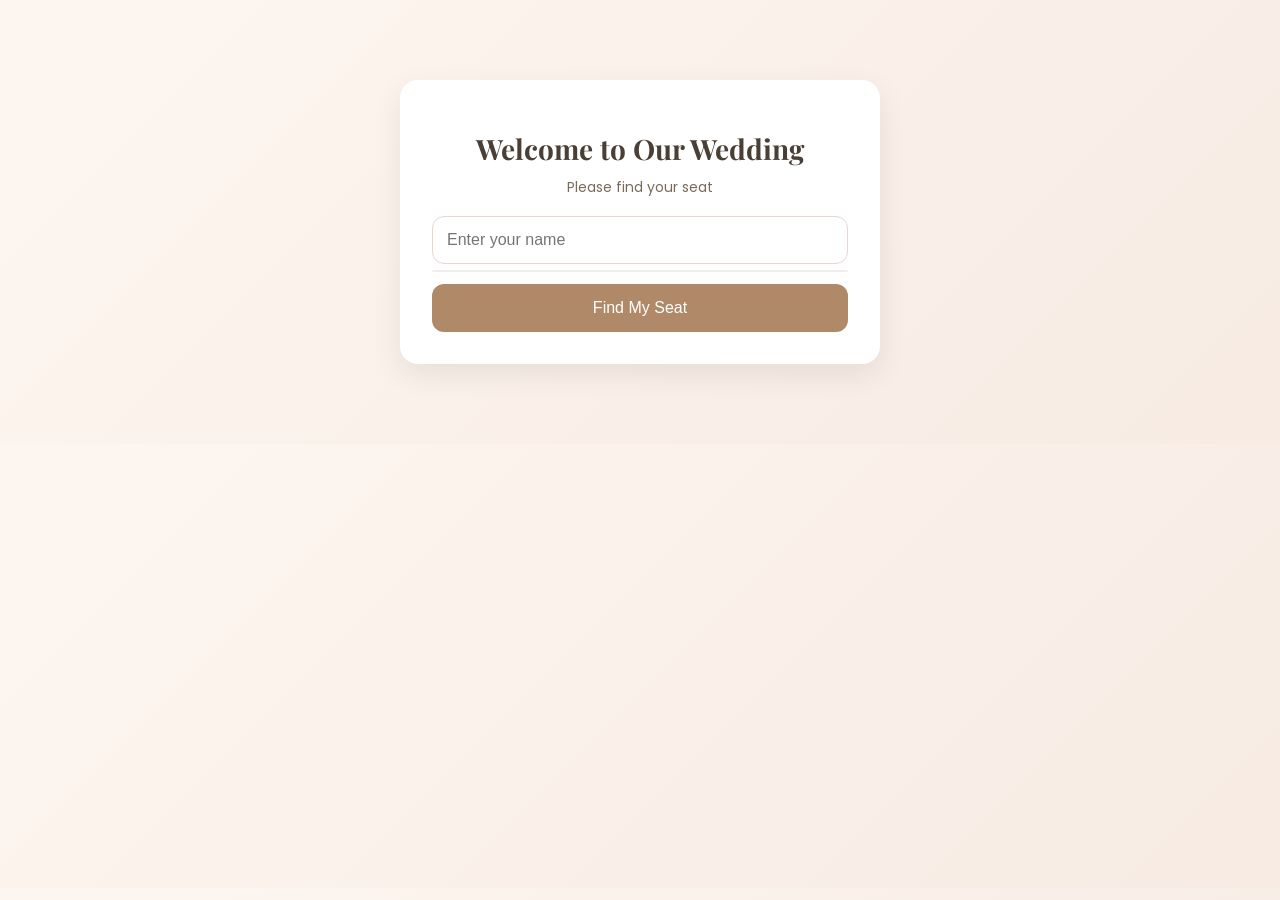
==== templates/index.html @ d2876c0e "Initial commit" ====
<!DOCTYPE html>
<html>
<head>
    <title>Welcome</title>
    <link rel="stylesheet" href="/static/style.css">
    <link href="https://fonts.googleapis.com/css2?family=Playfair+Display&family=Poppins&display=swap" rel="stylesheet">
</head>
<body>
    <div class="container">
        <h1>Welcome to Our Wedding</h1>
        <p>Please find your seat</p>

        <form method="POST" autocomplete="off">
            <input 
                type="text" 
                id="nameInput"
                name="name" 
                placeholder="Enter your name"
                required
                inputmode="text"
            >

            <div id="suggestions" class="suggestions-box"></div>

            <button type="submit">Find My Seat</button>
        </form>
    </div>

    <script>
        const input = document.getElementById("nameInput");
        const suggestionsBox = document.getElementById("suggestions");

        input.addEventListener("input", async () => {
            const query = input.value;

            if (query.length < 1) {
                suggestionsBox.innerHTML = "";
                return;
            }

            const res = await fetch(`/search?q=${query}`);
            const data = await res.json();

            suggestionsBox.innerHTML = "";

            data.results.forEach(guest => {
                const div = document.createElement("div");
                div.classList.add("suggestion-item");
                div.textContent = guest.name;

                div.onclick = () => {
                    window.location.href = `/guest/${guest.id}`;
                };

                suggestionsBox.appendChild(div);
            });
        });

        document.addEventListener("click", (e) => {
            if (!e.target.closest("form")) {
                suggestionsBox.innerHTML = "";
            }
        });
    </script>
</body>
</html>
---- static/style.css ----
* {
    box-sizing: border-box;
}

body {
    margin: 0;
    font-family: 'Poppins', sans-serif;
    background: linear-gradient(135deg, #fdf6f0, #f7ebe3);
    color: #4a3f35;
    -webkit-font-smoothing: antialiased;
    padding: env(safe-area-inset-top) 16px env(safe-area-inset-bottom);
}

/* MOBILE-FIRST CONTAINER */
.container {
    width: 100%;
    max-width: 420px;
    margin: 40px auto;
    padding: 24px;
    background: white;
    border-radius: 18px;
    box-shadow: 0 10px 30px rgba(0,0,0,0.08);
    text-align: center;
}

/* TYPOGRAPHY */
h1 {
    font-family: 'Playfair Display', serif;
    font-size: 24px;
    margin-bottom: 10px;
    line-height: 1.3;
}

h2 {
    font-size: 28px;
    color: #b08968;
    margin: 10px 0;
}

p {
    font-size: 14px;
    color: #7a6a5a;
    margin: 8px 0;
}

/* INPUT (mobile optimized) */
input {
    width: 100%;
    padding: 14px;
    border-radius: 12px;
    border: 1px solid #e6d8cf;
    font-size: 16px; /* prevents iOS zoom */
    margin-top: 10px;
}

input:focus {
    outline: none;
    border-color: #b08968;
}

/* BUTTON (thumb-friendly) */
button {
    width: 100%;
    padding: 14px;
    border: none;
    border-radius: 12px;
    background: #b08968;
    color: white;
    font-size: 16px;
    margin-top: 12px;
    cursor: pointer;
    min-height: 48px; /* accessibility */
}

button:active {
    transform: scale(0.98);
}

/* LINKS */
a {
    display: inline-block;
    margin-top: 18px;
    text-decoration: none;
    color: #b08968;
    font-size: 14px;
}

/* AUTOCOMPLETE */
.suggestions-box {
    position: relative;
    width: 100%;
    background: white;
    border-radius: 12px;
    border: 1px solid #eee;
    margin-top: 6px;
    overflow: hidden;
    box-shadow: 0 6px 18px rgba(0,0,0,0.06);
    z-index: 10;
}

.suggestion-item {
    padding: 14px;
    font-size: 15px;
    cursor: pointer;
    text-align: left;
}

.suggestion-item:active,
.suggestion-item:hover {
    background: #f5eee8;
}

.container {
    animation: fadeIn 0.6s ease-in-out;
}

h2 {
    letter-spacing: 1px;
}

@keyframes fadeIn {
    from { opacity: 0; transform: translateY(10px); }
    to { opacity: 1; transform: translateY(0); }
}

/* TABLET & SMALL DESKTOP */
@media (min-width: 768px) {
    .container {
        margin: 80px auto;
        padding: 32px;
    }

    h1 {
        font-size: 28px;
    }

    h2 {
        font-size: 34px;
    }
}

/* LARGE SCREENS */
@media (min-width: 1024px) {
    .container {
        max-width: 480px;
    }
}
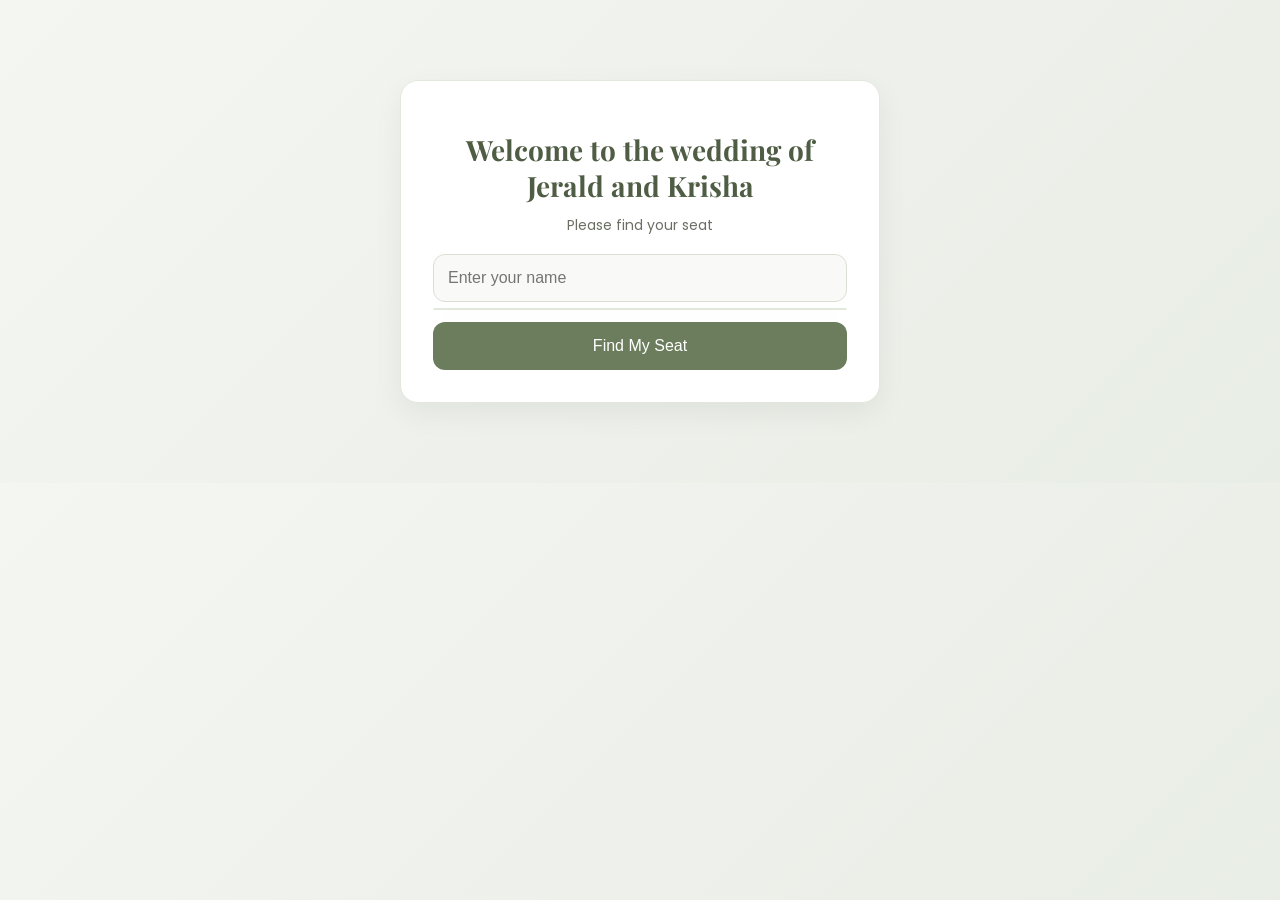
==== commit 08f1228c: "Added names of couple" ====
--- a/templates/index.html
+++ b/templates/index.html
@@ -7,7 +7,7 @@
 </head>
 <body>
     <div class="container">
-        <h1>Welcome to Our Wedding</h1>
+        <h1>Welcome to the wedding of Jerald and Krisha</h1>
         <p>Please find your seat</p>
 
         <form method="POST" autocomplete="off">
--- a/static/style.css
+++ b/static/style.css
@@ -5,21 +5,21 @@
 body {
     margin: 0;
     font-family: 'Poppins', sans-serif;
-    background: linear-gradient(135deg, #fdf6f0, #f7ebe3);
-    color: #4a3f35;
+    background: linear-gradient(135deg, #f4f6f2, #e8ede5);
+    color: #3e433a;
     -webkit-font-smoothing: antialiased;
     padding: env(safe-area-inset-top) 16px env(safe-area-inset-bottom);
 }
 
-/* MOBILE-FIRST CONTAINER */
+/* CONTAINER */
 .container {
     width: 100%;
     max-width: 420px;
     margin: 40px auto;
     padding: 24px;
-    background: white;
+    background: #ffffff;
     border-radius: 18px;
-    box-shadow: 0 10px 30px rgba(0,0,0,0.08);
+    box-shadow: 0 10px 30px rgba(0,0,0,0.06);
     text-align: center;
 }
 
@@ -29,47 +29,54 @@
     font-size: 24px;
     margin-bottom: 10px;
     line-height: 1.3;
+    color: #4f5d44;
 }
 
 h2 {
-    font-size: 28px;
-    color: #b08968;
+    font-size: 30px;
+    color: #6b7d5c;
     margin: 10px 0;
 }
 
 p {
     font-size: 14px;
-    color: #7a6a5a;
+    color: #6b6f63;
     margin: 8px 0;
 }
 
-/* INPUT (mobile optimized) */
+/* INPUT */
 input {
     width: 100%;
     padding: 14px;
     border-radius: 12px;
-    border: 1px solid #e6d8cf;
-    font-size: 16px; /* prevents iOS zoom */
+    border: 1px solid #d9e0d3;
+    font-size: 16px;
     margin-top: 10px;
+    background: #f9faf7;
 }
 
 input:focus {
     outline: none;
-    border-color: #b08968;
+    border-color: #6b7d5c;
 }
 
-/* BUTTON (thumb-friendly) */
+/* BUTTON */
 button {
     width: 100%;
     padding: 14px;
     border: none;
     border-radius: 12px;
-    background: #b08968;
+    background: #6b7d5c;
     color: white;
     font-size: 16px;
     margin-top: 12px;
     cursor: pointer;
-    min-height: 48px; /* accessibility */
+    min-height: 48px;
+    transition: 0.2s ease;
+}
+
+button:hover {
+    background: #5a6a4d;
 }
 
 button:active {
@@ -81,20 +88,19 @@
     display: inline-block;
     margin-top: 18px;
     text-decoration: none;
-    color: #b08968;
+    color: #6b7d5c;
     font-size: 14px;
 }
 
 /* AUTOCOMPLETE */
 .suggestions-box {
-    position: relative;
     width: 100%;
     background: white;
     border-radius: 12px;
-    border: 1px solid #eee;
+    border: 1px solid #e3e8de;
     margin-top: 6px;
     overflow: hidden;
-    box-shadow: 0 6px 18px rgba(0,0,0,0.06);
+    box-shadow: 0 6px 18px rgba(0,0,0,0.05);
     z-index: 10;
 }
 
@@ -105,25 +111,28 @@
     text-align: left;
 }
 
-.suggestion-item:active,
-.suggestion-item:hover {
-    background: #f5eee8;
+.suggestion-item:hover,
+.suggestion-item:active {
+    background: #f0f4ec;
 }
 
-.container {
-    animation: fadeIn 0.6s ease-in-out;
-}
-
+/* RESULT EMPHASIS */
 h2 {
     letter-spacing: 1px;
 }
 
+/* FADE-IN ANIMATION */
+.container {
+    animation: fadeIn 0.5s ease-in-out;
+    border: 1px solid #e3e8de;
+}
+
 @keyframes fadeIn {
-    from { opacity: 0; transform: translateY(10px); }
+    from { opacity: 0; transform: translateY(8px); }
     to { opacity: 1; transform: translateY(0); }
 }
 
-/* TABLET & SMALL DESKTOP */
+/* TABLET */
 @media (min-width: 768px) {
     .container {
         margin: 80px auto;
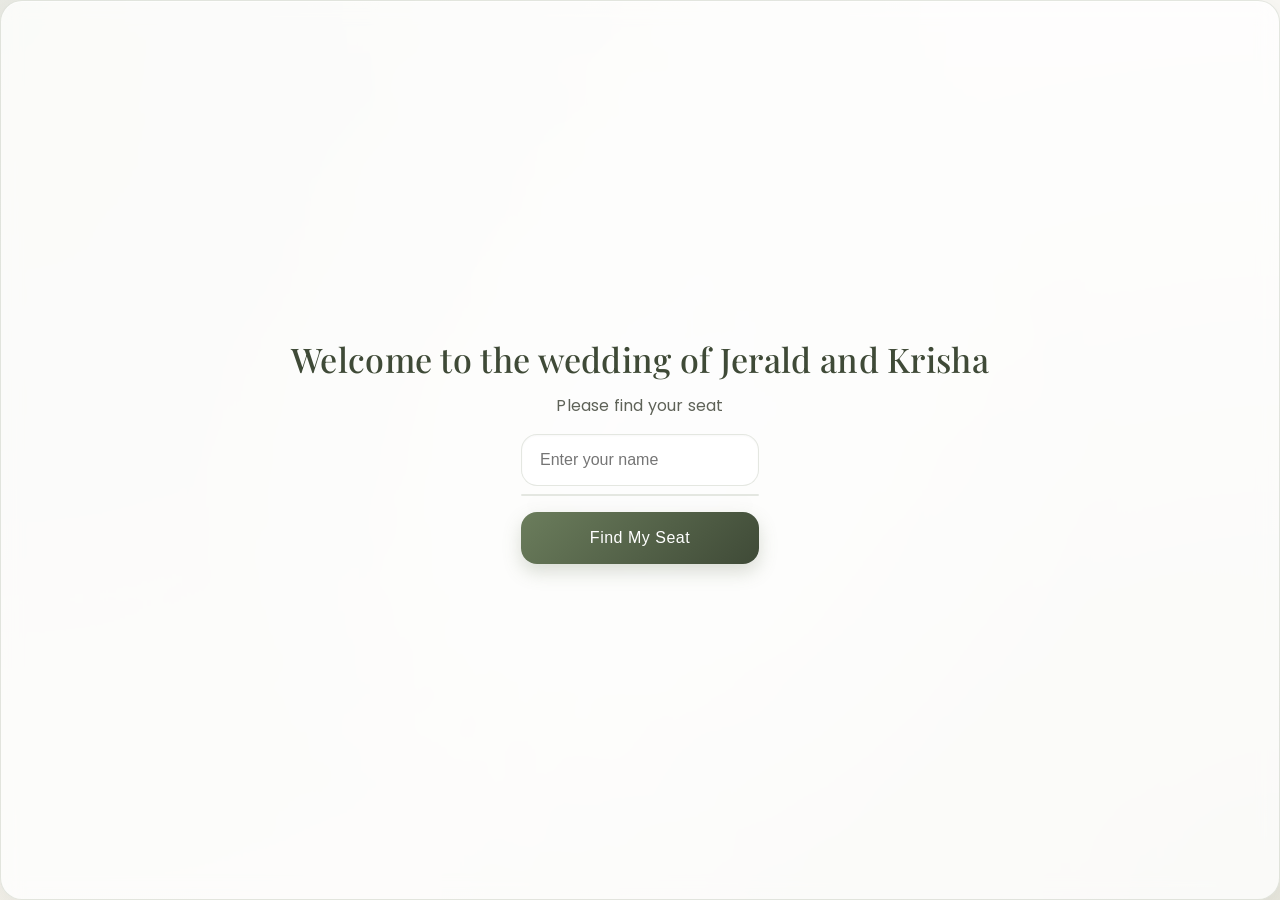
==== commit 9c7cf53a: "Fixed responsive and mobile view" ====
--- a/templates/index.html
+++ b/templates/index.html
@@ -3,7 +3,7 @@
 <head>
     <title>Welcome</title>
     <link rel="stylesheet" href="/static/style.css">
-    <link href="https://fonts.googleapis.com/css2?family=Playfair+Display&family=Poppins&display=swap" rel="stylesheet">
+    <link href="https://fonts.googleapis.com/css2?family=Playfair+Display:wght@400;500;600&family=Poppins:wght@300;400;500&display=swap" rel="stylesheet">
 </head>
 <body>
     <div class="container">
--- a/static/style.css
+++ b/static/style.css
@@ -1,82 +1,172 @@
+:root {
+    --olive: #6b7d5c;
+    --olive-dark: #3f4a37;
+    --bg: #f7f6f2;
+    --soft: #ede9e1;
+    --text: #3b3f36;
+    --border: rgba(107,125,92,0.18);
+    --card: rgba(255,255,255,0.78);
+}
+
+/* RESET */
 * {
+    margin: 0;
+    padding: 0;
     box-sizing: border-box;
 }
 
+html, body {
+    width: 100%;
+    height: 100%;
+    overflow-x: hidden;
+    -webkit-text-size-adjust: 100%;
+}
+
+/* BODY - WEDDING ATMOSPHERE */
 body {
-    margin: 0;
     font-family: 'Poppins', sans-serif;
-    background: linear-gradient(135deg, #f4f6f2, #e8ede5);
-    color: #3e433a;
-    -webkit-font-smoothing: antialiased;
-    padding: env(safe-area-inset-top) 16px env(safe-area-inset-bottom);
-}
-
-/* CONTAINER */
-.container {
-    width: 100%;
-    max-width: 420px;
-    margin: 40px auto;
-    padding: 24px;
-    background: #ffffff;
-    border-radius: 18px;
-    box-shadow: 0 10px 30px rgba(0,0,0,0.06);
+    background: linear-gradient(180deg, #f8f7f3 0%, #f3f1ea 100%);
+    color: var(--text);
+
+    min-height: 100vh;
+    min-height: 100dvh;
+
+    display: flex;
+    flex-direction: column;
+
+    position: relative;
+}
+
+/* SOFT ROMANTIC BACKDROP */
+body::before {
+    content: "";
+    position: fixed;
+    inset: 0;
+    background:
+        radial-gradient(circle at top left, rgba(107,125,92,0.10), transparent 60%),
+        radial-gradient(circle at bottom right, rgba(107,125,92,0.08), transparent 55%),
+        radial-gradient(circle at center, rgba(255,255,255,0.6), transparent 60%);
+    pointer-events: none;
+    z-index: 0;
+}
+
+/* MAIN CARD */
+.card, .container {
+    position: relative;
+    z-index: 1;
+
+    width: 100%;
+    min-height: 100vh;
+    min-height: 100dvh;
+
+    display: flex;
+    flex-direction: column;
+    justify-content: center;
+    align-items: center;
+
+    padding: clamp(20px, 5vw, 40px);
+
     text-align: center;
-}
-
-/* TYPOGRAPHY */
+
+    background: var(--card);
+    backdrop-filter: blur(10px);
+
+    border: 1px solid var(--border);
+    border-radius: 22px;
+
+    box-shadow:
+        0 10px 30px rgba(0,0,0,0.06),
+        inset 0 1px 0 rgba(255,255,255,0.6);
+
+    animation: fadeIn 0.5s ease-in-out;
+}
+
+/* TYPOGRAPHY - WEDDING STYLE */
 h1 {
     font-family: 'Playfair Display', serif;
-    font-size: 24px;
+    font-size: clamp(24px, 5vw, 34px);
+    color: var(--olive-dark);
     margin-bottom: 10px;
-    line-height: 1.3;
-    color: #4f5d44;
+    letter-spacing: 0.3px;
+    font-weight: 500;
 }
 
 h2 {
-    font-size: 30px;
-    color: #6b7d5c;
+    font-family: 'Playfair Display', serif;
+    font-size: clamp(38px, 9vw, 54px);
+    color: var(--olive);
     margin: 10px 0;
+    font-weight: 500;
+    letter-spacing: 1px;
 }
 
 p {
-    font-size: 14px;
-    color: #6b6f63;
-    margin: 8px 0;
+    font-family: 'Poppins', sans-serif;
+    font-size: clamp(14px, 3.5vw, 16px);
+    color: #5e6258;
+    line-height: 1.7;
+    letter-spacing: 0.2px;
 }
 
 /* INPUT */
 input {
     width: 100%;
-    padding: 14px;
-    border-radius: 12px;
-    border: 1px solid #d9e0d3;
+    max-width: 420px;
+
+    padding: 16px 18px;
+    margin-top: 14px;
+
+    border-radius: 16px;
+    border: 1px solid var(--border);
+
     font-size: 16px;
-    margin-top: 10px;
-    background: #f9faf7;
+
+    background: rgba(255,255,255,0.9);
+
+    transition: all 0.25s ease;
+
+    box-shadow: inset 0 1px 2px rgba(0,0,0,0.03);
 }
 
 input:focus {
     outline: none;
-    border-color: #6b7d5c;
-}
-
-/* BUTTON */
+    border-color: var(--olive);
+    box-shadow:
+        0 0 0 4px rgba(107,125,92,0.12),
+        inset 0 1px 2px rgba(0,0,0,0.03);
+}
+
+/* BUTTON - ELEGANT WEDDING CTA */
 button {
     width: 100%;
-    padding: 14px;
+    max-width: 420px;
+
+    padding: 16px;
+
+    margin-top: 16px;
+
     border: none;
-    border-radius: 12px;
-    background: #6b7d5c;
+    border-radius: 16px;
+
+    background: linear-gradient(135deg, var(--olive), var(--olive-dark));
     color: white;
+
     font-size: 16px;
-    margin-top: 12px;
+    font-weight: 500;
+    letter-spacing: 0.5px;
+
     cursor: pointer;
-    min-height: 48px;
-    transition: 0.2s ease;
+
+    min-height: 52px;
+
+    box-shadow: 0 8px 18px rgba(107,125,92,0.25);
+
+    transition: all 0.2s ease;
 }
 
 button:hover {
-    background: #5a6a4d;
+    transform: translateY(-1px);
+    box-shadow: 0 12px 24px rgba(107,125,92,0.3);
 }
 
 button:active {
@@ -85,23 +175,27 @@
 
 /* LINKS */
 a {
-    display: inline-block;
-    margin-top: 18px;
+    margin-top: 16px;
     text-decoration: none;
-    color: #6b7d5c;
+    color: var(--olive);
     font-size: 14px;
 }
 
 /* AUTOCOMPLETE */
 .suggestions-box {
     width: 100%;
-    background: white;
-    border-radius: 12px;
-    border: 1px solid #e3e8de;
-    margin-top: 6px;
+    max-width: 420px;
+
+    background: rgba(255,255,255,0.95);
+
+    border-radius: 14px;
+    border: 1px solid var(--border);
+
+    margin-top: 8px;
+
     overflow: hidden;
-    box-shadow: 0 6px 18px rgba(0,0,0,0.05);
-    z-index: 10;
+
+    box-shadow: 0 10px 25px rgba(0,0,0,0.08);
 }
 
 .suggestion-item {
@@ -109,48 +203,84 @@
     font-size: 15px;
     cursor: pointer;
     text-align: left;
+
+    transition: background 0.2s ease;
 }
 
 .suggestion-item:hover,
 .suggestion-item:active {
-    background: #f0f4ec;
-}
-
-/* RESULT EMPHASIS */
-h2 {
-    letter-spacing: 1px;
-}
-
-/* FADE-IN ANIMATION */
-.container {
-    animation: fadeIn 0.5s ease-in-out;
-    border: 1px solid #e3e8de;
-}
-
+    background: rgba(107,125,92,0.08);
+}
+
+/* Cards */
+.table {
+    color: #3e433a;
+    font-size: 18px;
+    margin-bottom: 16px;
+}
+
+img {
+    width: 180px;
+    height: 180px;
+}
+
+.note {
+    font-size: 12px;
+    color: #777;
+    margin-top: 10px;
+}
+
+.actions {
+    margin-top: 16px;
+}
+
+.btn {
+    display: inline-block;
+    margin-top: 10px;
+    padding: 10px 14px;
+    border-radius: 10px;
+    background: #6b7d5c;
+    color: white;
+    text-decoration: none;
+    font-size: 14px;
+}
+
+.secondary {
+    background: #eee;
+    color: #4a3f35;
+}
+
+@media print {
+    .actions {
+        display: none;
+    }
+}
+
+/* FADE IN */
 @keyframes fadeIn {
-    from { opacity: 0; transform: translateY(8px); }
-    to { opacity: 1; transform: translateY(0); }
-}
-
-/* TABLET */
-@media (min-width: 768px) {
-    .container {
-        margin: 80px auto;
-        padding: 32px;
-    }
-
-    h1 {
-        font-size: 28px;
+    from {
+        opacity: 0;
+        transform: translateY(12px);
+    }
+    to {
+        opacity: 1;
+        transform: translateY(0);
+    }
+}
+
+/* 📱 MOBILE */
+@media (max-width: 600px) {
+
+    .card, .container {
+        padding: 22px 16px;
+        border-radius: 18px;
     }
 
     h2 {
-        font-size: 34px;
-    }
-}
-
-/* LARGE SCREENS */
-@media (min-width: 1024px) {
-    .container {
-        max-width: 480px;
+        font-size: 40px;
+    }
+
+    input, button, .suggestions-box {
+        max-width: 100%;
     }
 }
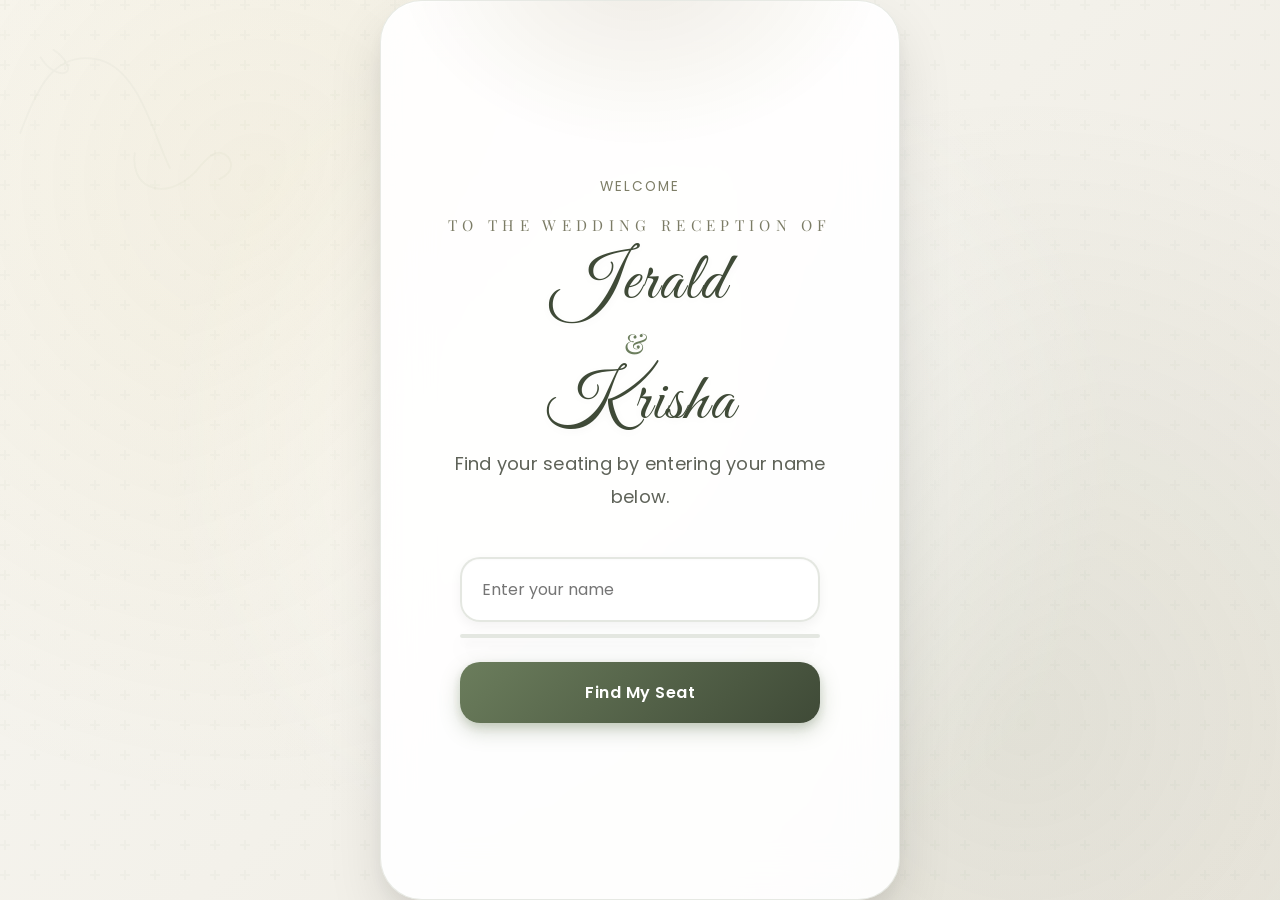
==== commit 7cb390aa: "Fixed mobile view, theme, and concepts" ====
--- a/templates/index.html
+++ b/templates/index.html
@@ -1,14 +1,19 @@
 <!DOCTYPE html>
 <html>
 <head>
+    <meta name="viewport" content="width=device-width, initial-scale=1">
     <title>Welcome</title>
     <link rel="stylesheet" href="/static/style.css">
-    <link href="https://fonts.googleapis.com/css2?family=Playfair+Display:wght@400;500;600&family=Poppins:wght@300;400;500&display=swap" rel="stylesheet">
+    <link href="https://fonts.googleapis.com/css2?family=Great+Vibes&family=Playfair+Display:wght@400;500;600&family=Poppins:wght@300;400;500&display=swap" rel="stylesheet">
 </head>
 <body>
     <div class="container">
-        <h1>Welcome to the wedding of Jerald and Krisha</h1>
-        <p>Please find your seat</p>
+        <div class="hero">
+            <div class="eyebrow">Welcome</div>
+            <p class="intro">to the wedding reception of</p>
+            <h1>Jerald <span class="amp">&amp;</span> Krisha</h1>
+            <p class="lead">Find your seating by entering your name below.</p>
+        </div>
 
         <form method="POST" autocomplete="off">
             <input 
--- a/static/style.css
+++ b/static/style.css
@@ -6,6 +6,9 @@
     --text: #3b3f36;
     --border: rgba(107,125,92,0.18);
     --card: rgba(255,255,255,0.78);
+    --gold: #d4af37;
+    --rose: #f8e8e8;
+    --accent: #e8f4e8;
 }
 
 /* RESET */
@@ -25,7 +28,7 @@
 /* BODY - WEDDING ATMOSPHERE */
 body {
     font-family: 'Poppins', sans-serif;
-    background: linear-gradient(180deg, #f8f7f3 0%, #f3f1ea 100%);
+    background: linear-gradient(135deg, #f8f7f3 0%, #f3f1ea 50%, #ede9e1 100%);
     color: var(--text);
 
     min-height: 100vh;
@@ -43,9 +46,23 @@
     position: fixed;
     inset: 0;
     background:
-        radial-gradient(circle at top left, rgba(107,125,92,0.10), transparent 60%),
-        radial-gradient(circle at bottom right, rgba(107,125,92,0.08), transparent 55%),
-        radial-gradient(circle at center, rgba(255,255,255,0.6), transparent 60%);
+        radial-gradient(circle at 20% 20%, rgba(212,175,55,0.08), transparent 50%),
+        radial-gradient(circle at 80% 80%, rgba(107,125,92,0.10), transparent 50%),
+        radial-gradient(circle at 50% 50%, rgba(255,255,255,0.7), transparent 60%),
+        url("data:image/svg+xml,%3Csvg width='60' height='60' viewBox='0 0 60 60' xmlns='http://www.w3.org/2000/svg'%3E%3Cg fill='none' fill-rule='evenodd'%3E%3Cg fill='%236b7d5c' fill-opacity='0.03'%3E%3Cpath d='M36 34v-4h-2v4h-4v2h4v4h2v-4h4v-2h-4zm0-30V0h-2v4h-4v2h4v4h2V6h4V4h-4zM6 34v-4H4v4H0v2h4v4h2v-4h4v-2H6zM6 4V0H4v4H0v2h4v4h2V6h4V4H6z'/%3E%3C/g%3E%3C/g%3E%3C/svg%3E") repeat;
+    pointer-events: none;
+    z-index: 0;
+}
+
+body::after {
+    content: "";
+    position: fixed;
+    inset: 0;
+    background-image: url("data:image/svg+xml,%3Csvg width='260' height='260' viewBox='0 0 260 260' xmlns='http://www.w3.org/2000/svg'%3E%3Cg fill='none' stroke='%236b7d5c' stroke-width='2' stroke-linecap='round' stroke-linejoin='round' opacity='0.18'%3E%3Cpath d='M22 144c18-48 36-88 82-80s62 82 80 118'/%3E%3Cpath d='M44 62c8 14 22 20 28 16s-4-18-14-24'/%3E%3Cpath d='M212 186c-18 18-36 22-50 16s-18-22-16-36'/%3E%3Cpath d='M212 186c8-10 16-18 22-20s14 2 16 10-4 14-12 18'/%3E%3C/g%3E%3C/svg%3E");
+    background-repeat: no-repeat;
+    background-position: top left;
+    background-size: 240px 240px;
+    opacity: 0.22;
     pointer-events: none;
     z-index: 0;
 }
@@ -56,6 +73,7 @@
     z-index: 1;
 
     width: 100%;
+    max-width: 520px;
     min-height: 100vh;
     min-height: 100dvh;
 
@@ -64,113 +82,261 @@
     justify-content: center;
     align-items: center;
 
-    padding: clamp(20px, 5vw, 40px);
+    padding: clamp(34px, 8vw, 64px);
+    margin: 0 auto;
 
     text-align: center;
 
-    background: var(--card);
-    backdrop-filter: blur(10px);
-
-    border: 1px solid var(--border);
-    border-radius: 22px;
-
+    background: rgba(255,255,255,0.92);
+    backdrop-filter: blur(24px);
+    -webkit-backdrop-filter: blur(24px);
+
+    border: 1px solid rgba(107,125,92,0.16);
+    border-radius: 42px;
+
+    overflow: hidden;
     box-shadow:
-        0 10px 30px rgba(0,0,0,0.06),
-        inset 0 1px 0 rgba(255,255,255,0.6);
-
-    animation: fadeIn 0.5s ease-in-out;
-}
-
-/* TYPOGRAPHY - WEDDING STYLE */
+        0 24px 55px rgba(0,0,0,0.10),
+        0 10px 18px rgba(0,0,0,0.05),
+        inset 0 1px 0 rgba(255,255,255,0.85);
+
+    animation: fadeIn 0.6s ease-out;
+}
+
+.container::before {
+    content: "";
+    position: absolute;
+    top: -40px;
+    left: 50%;
+    transform: translateX(-50%);
+    width: calc(100% + 60px);
+    height: 220px;
+    background: radial-gradient(ellipse at top center, rgba(237,233,225,0.92), transparent 60%);
+    border-radius: 50% 50% 0 0;
+    pointer-events: none;
+    z-index: -1;
+}
+
+.hero {
+    margin-bottom: 24px;
+}
+
+.eyebrow {
+    font-family: 'Poppins', sans-serif;
+    font-size: 0.85rem;
+    letter-spacing: 2px;
+    text-transform: uppercase;
+    color: #7e7e67;
+    margin-bottom: 14px;
+}
+
+.intro {
+    font-family: 'Playfair Display', serif;
+    font-size: 0.95rem;
+    color: #7b7b65;
+    margin-bottom: 8px;
+    letter-spacing: 0.35em;
+    text-transform: uppercase;
+}
+
 h1 {
+    font-family: 'Great Vibes', cursive;
+    font-size: clamp(36px, 10vw, 68px);
+    color: var(--olive-dark);
+    margin-bottom: 8px;
+    letter-spacing: 0.02em;
+    font-weight: 400;
+    line-height: 1.05;
+    text-shadow: 0 2px 10px rgba(0,0,0,0.04);
+}
+
+h1 .amp {
+    display: block;
     font-family: 'Playfair Display', serif;
-    font-size: clamp(24px, 5vw, 34px);
-    color: var(--olive-dark);
-    margin-bottom: 10px;
-    letter-spacing: 0.3px;
-    font-weight: 500;
+    font-size: clamp(18px, 4vw, 28px);
+    letter-spacing: 0.35em;
+    margin: 10px auto;
+    color: var(--olive);
 }
 
 h2 {
     font-family: 'Playfair Display', serif;
-    font-size: clamp(38px, 9vw, 54px);
+    font-size: clamp(44px, 10vw, 62px);
     color: var(--olive);
-    margin: 10px 0;
+    margin: 14px 0 10px;
+    font-weight: 700;
+    letter-spacing: 1px;
+    line-height: 1.05;
+}
+
+h3 {
+    font-family: 'Playfair Display', serif;
+    font-size: clamp(20px, 4.5vw, 26px);
+    color: #4f563f;
+    margin: 16px 0 0;
     font-weight: 500;
-    letter-spacing: 1px;
-}
-
-p {
-    font-family: 'Poppins', sans-serif;
-    font-size: clamp(14px, 3.5vw, 16px);
+    letter-spacing: 0.4px;
+    line-height: 1.4;
+}
+
+p, .lead {
+    font-family: 'Poppins', sans-serif;
+    font-size: clamp(15px, 3.5vw, 17px);
     color: #5e6258;
-    line-height: 1.7;
-    letter-spacing: 0.2px;
+    line-height: 1.85;
+    letter-spacing: 0.25px;
+    max-width: 42rem;
+    margin: 0 auto;
+}
+
+.lead {
+    font-size: clamp(16px, 3.7vw, 18px);
+    font-weight: 400;
+}
+
+.small-text {
+    font-size: 0.9rem;
+    letter-spacing: 0.4px;
+    color: #7b7e70;
+    text-transform: uppercase;
+}
+
+.cards-container h1 {
+    font-family: 'Playfair Display', serif;
+    font-size: clamp(28px, 6vw, 42px);
+    letter-spacing: 0.8px;
+    text-transform: uppercase;
+    margin-bottom: 24px;
+    color: var(--olive-dark);
+}
+
+.wedding-card {
+    padding: 0;
+    max-width: 640px;
+    border-radius: 42px;
+    background: linear-gradient(180deg, rgba(255,255,255,0.96), rgba(250,248,243,0.96));
+    overflow: hidden;
+}
+
+.wedding-card::before {
+    content: '';
+    position: absolute;
+    inset: 0;
+    background: radial-gradient(circle at top, rgba(107,125,92,0.08), transparent 35%);
+    pointer-events: none;
+    z-index: 0;
+}
+
+.wedding-card .card-content {
+    position: relative;
+    z-index: 1;
+    padding: 44px 34px;
+}
+
+.wedding-card .table {
+    margin: 18px auto 0;
+}
+
+.wedding-card img {
+    margin: 30px auto 0;
+}
+
+.wedding-card .actions {
+    margin-top: 28px;
 }
 
 /* INPUT */
 input {
     width: 100%;
-    max-width: 420px;
-
-    padding: 16px 18px;
-    margin-top: 14px;
-
-    border-radius: 16px;
-    border: 1px solid var(--border);
+    max-width: 380px;
+
+    padding: 18px 20px;
+    margin-top: 20px;
+
+    border-radius: 20px;
+    border: 2px solid var(--border);
 
     font-size: 16px;
-
-    background: rgba(255,255,255,0.9);
-
-    transition: all 0.25s ease;
-
-    box-shadow: inset 0 1px 2px rgba(0,0,0,0.03);
+    font-family: 'Poppins', sans-serif;
+
+    background: rgba(255,255,255,0.95);
+
+    transition: all 0.3s ease;
+
+    box-shadow: 
+        0 4px 12px rgba(0,0,0,0.05),
+        inset 0 1px 2px rgba(0,0,0,0.02);
 }
 
 input:focus {
     outline: none;
     border-color: var(--olive);
+    background: white;
     box-shadow:
-        0 0 0 4px rgba(107,125,92,0.12),
-        inset 0 1px 2px rgba(0,0,0,0.03);
+        0 0 0 4px rgba(107,125,92,0.15),
+        0 8px 20px rgba(0,0,0,0.08),
+        inset 0 1px 2px rgba(0,0,0,0.02);
+    transform: translateY(-1px);
 }
 
 /* BUTTON - ELEGANT WEDDING CTA */
 button {
     width: 100%;
-    max-width: 420px;
-
-    padding: 16px;
-
-    margin-top: 16px;
+    max-width: 380px;
+
+    padding: 18px;
+
+    margin-top: 24px;
 
     border: none;
-    border-radius: 16px;
-
-    background: linear-gradient(135deg, var(--olive), var(--olive-dark));
+    border-radius: 20px;
+
+    background: linear-gradient(135deg, var(--olive) 0%, var(--olive-dark) 100%);
     color: white;
 
     font-size: 16px;
-    font-weight: 500;
+    font-weight: 600;
     letter-spacing: 0.5px;
+    font-family: 'Poppins', sans-serif;
 
     cursor: pointer;
 
-    min-height: 52px;
-
-    box-shadow: 0 8px 18px rgba(107,125,92,0.25);
-
-    transition: all 0.2s ease;
+    min-height: 56px;
+
+    box-shadow: 
+        0 8px 20px rgba(107,125,92,0.3),
+        0 4px 8px rgba(107,125,92,0.2);
+
+    transition: all 0.3s ease;
+    position: relative;
+    overflow: hidden;
+}
+
+button::before {
+    content: '';
+    position: absolute;
+    top: 0;
+    left: -100%;
+    width: 100%;
+    height: 100%;
+    background: linear-gradient(90deg, transparent, rgba(255,255,255,0.2), transparent);
+    transition: left 0.5s;
+}
+
+button:hover::before {
+    left: 100%;
 }
 
 button:hover {
-    transform: translateY(-1px);
-    box-shadow: 0 12px 24px rgba(107,125,92,0.3);
+    transform: translateY(-2px);
+    box-shadow: 
+        0 12px 28px rgba(107,125,92,0.35),
+        0 6px 12px rgba(107,125,92,0.25);
 }
 
 button:active {
-    transform: scale(0.98);
+    transform: translateY(0) scale(0.98);
+    box-shadow: 0 4px 12px rgba(107,125,92,0.3);
 }
 
 /* LINKS */
@@ -184,70 +350,118 @@
 /* AUTOCOMPLETE */
 .suggestions-box {
     width: 100%;
-    max-width: 420px;
-
-    background: rgba(255,255,255,0.95);
-
-    border-radius: 14px;
-    border: 1px solid var(--border);
-
-    margin-top: 8px;
+    max-width: 380px;
+
+    background: rgba(255,255,255,0.98);
+
+    border-radius: 18px;
+    border: 2px solid var(--border);
+
+    margin-top: 12px;
 
     overflow: hidden;
 
-    box-shadow: 0 10px 25px rgba(0,0,0,0.08);
+    box-shadow: 
+        0 12px 28px rgba(0,0,0,0.1),
+        0 6px 12px rgba(0,0,0,0.06);
+    backdrop-filter: blur(10px);
 }
 
 .suggestion-item {
-    padding: 14px;
-    font-size: 15px;
+    padding: 16px 20px;
+    font-size: 16px;
     cursor: pointer;
     text-align: left;
-
-    transition: background 0.2s ease;
+    font-family: 'Poppins', sans-serif;
+
+    transition: all 0.2s ease;
+    border-bottom: 1px solid rgba(107,125,92,0.08);
+}
+
+.suggestion-item:last-child {
+    border-bottom: none;
 }
 
 .suggestion-item:hover,
 .suggestion-item:active {
     background: rgba(107,125,92,0.08);
-}
-
-/* Cards */
-.table {
-    color: #3e433a;
+    color: var(--olive-dark);
+    transform: translateX(4px);
+}
+
+.cards-container h1 {
+    text-align: center;
+    font-family: 'Playfair Display', serif;
+    font-size: clamp(32px, 8vw, 48px);
+    color: var(--olive-dark);
+    margin-bottom: 20px;
+    font-weight: 600;
+}
+
+.cards-grid {
+    display: grid;
+    grid-template-columns: 1fr;
+    gap: 20px;
+    margin-top: 30px;
+}
+
+@media (min-width: 600px) {
+    .cards-grid {
+        grid-template-columns: repeat(auto-fit, minmax(300px, 1fr));
+    }
+}
+
+.cards-grid .card {
+    background: var(--card);
+    backdrop-filter: blur(15px);
+    border: 1px solid var(--border);
+    border-radius: 20px;
+    padding: 24px;
+    box-shadow: 0 8px 24px rgba(0,0,0,0.08);
+    display: flex;
+    justify-content: space-between;
+    align-items: center;
+    transition: all 0.3s ease;
+    cursor: pointer;
+    min-height: auto;
+    max-width: none;
+    margin: 0;
+}
+
+.cards-grid .card:hover {
+    transform: translateY(-4px);
+    box-shadow: 0 12px 32px rgba(0,0,0,0.12);
+}
+
+.card-item-name {
+    font-weight: 600;
     font-size: 18px;
-    margin-bottom: 16px;
-}
-
-img {
-    width: 180px;
-    height: 180px;
-}
-
-.note {
-    font-size: 12px;
-    color: #777;
-    margin-top: 10px;
-}
-
-.actions {
-    margin-top: 16px;
-}
-
-.btn {
-    display: inline-block;
-    margin-top: 10px;
-    padding: 10px 14px;
-    border-radius: 10px;
-    background: #6b7d5c;
+    color: var(--olive-dark);
+    margin-bottom: 4px;
+}
+
+.card-item-table {
+    color: var(--olive);
+    font-size: 16px;
+    font-weight: 500;
+}
+
+.card-item-link {
+    text-decoration: none;
     color: white;
-    text-decoration: none;
+    background: linear-gradient(135deg, var(--olive), var(--olive-dark));
+    padding: 12px 20px;
+    border-radius: 16px;
     font-size: 14px;
-}
-
-.secondary {
-    background: #eee;
-    color: #4a3f35;
+    font-weight: 500;
+    font-family: 'Poppins', sans-serif;
+    box-shadow: 0 4px 12px rgba(107,125,92,0.25);
+    transition: all 0.3s ease;
+}
+
+.card-item-link:hover {
+    transform: translateY(-2px);
+    box-shadow: 0 6px 16px rgba(107,125,92,0.3);
 }
 
 @media print {
@@ -260,7 +474,7 @@
 @keyframes fadeIn {
     from {
         opacity: 0;
-        transform: translateY(12px);
+        transform: translateY(16px);
     }
     to {
         opacity: 1;
@@ -268,19 +482,98 @@
     }
 }
 
+@keyframes slideInUp {
+    from {
+        opacity: 0;
+        transform: translateY(30px);
+    }
+    to {
+        opacity: 1;
+        transform: translateY(0);
+    }
+}
+
+.cards-grid .card {
+    animation: slideInUp 0.5s ease-out;
+    animation-fill-mode: both;
+}
+
+.cards-grid .card:nth-child(1) { animation-delay: 0.1s; }
+.cards-grid .card:nth-child(2) { animation-delay: 0.2s; }
+.cards-grid .card:nth-child(3) { animation-delay: 0.3s; }
+.cards-grid .card:nth-child(4) { animation-delay: 0.4s; }
+.cards-grid .card:nth-child(5) { animation-delay: 0.5s; }
+.cards-grid .card:nth-child(n+6) { animation-delay: 0.6s; }
+
 /* 📱 MOBILE */
-@media (max-width: 600px) {
+@media (max-width: 768px) {
+
+    body {
+        padding: 0 14px !important;
+        margin: 0 !important;
+    }
 
     .card, .container {
-        padding: 22px 16px;
-        border-radius: 18px;
+        padding: 24px 18px !important;
+        border-radius: 18px !important;
+        margin: 10px 0 !important;
+        min-height: calc(100vh - 20px) !important;
+        min-height: calc(100dvh - 20px) !important;
+        width: auto !important;
+        max-width: 100% !important;
+        box-sizing: border-box !important;
+    }
+
+    .cards-container {
+        padding: 16px 12px !important;
+        margin: 0 !important;
+        width: auto !important;
+    }
+
+    .cards-grid {
+        gap: 12px !important;
+        padding: 0 !important;
+    }
+
+    .cards-grid .card {
+        padding: 18px 16px !important;
+        border-radius: 16px !important;
+        margin: 0 !important;
+    }
+
+    h1 {
+        font-size: 26px !important;
     }
 
     h2 {
-        font-size: 40px;
+        font-size: 38px !important;
+    }
+
+    h3 {
+        font-size: 20px !important;
     }
 
     input, button, .suggestions-box {
-        max-width: 100%;
+        max-width: 100% !important;
+        width: 100% !important;
+    }
+
+    .card {
+        max-width: none !important;
+        padding: 26px 18px !important;
+        width: auto !important;
+        margin: 10px 0 !important;
+    }
+
+    .card .actions {
+        flex-direction: column !important;
+        align-items: center !important;
+        gap: 8px !important;
+    }
+
+    .card .btn {
+        width: 100% !important;
+        max-width: none !important;
+        min-width: auto !important;
     }
 }
